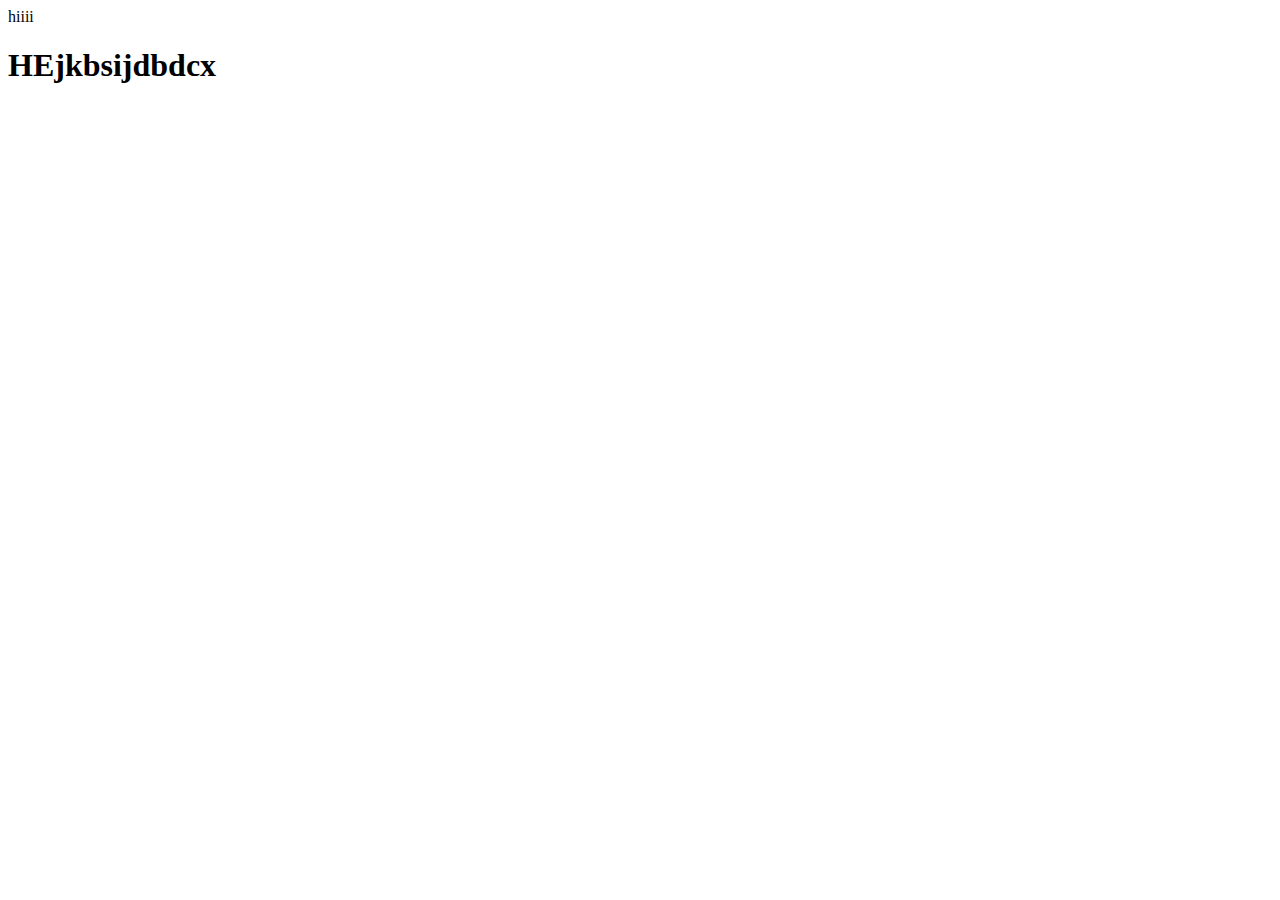
==== index.html @ b237bc92 "Create index.html" ====
<!DOCTYPE html>
<html lang="en">
<head>
    <meta charset="UTF-8">
    <meta http-equiv="X-UA-Compatible" content="IE=edge">
    <meta name="viewport" content="width=device-width, initial-scale=1.0">
    <title>Document</title>
</head>
<body>
    hiiii

    <h1>HEjkbsijdbdcx</h1>
</body>
</html>
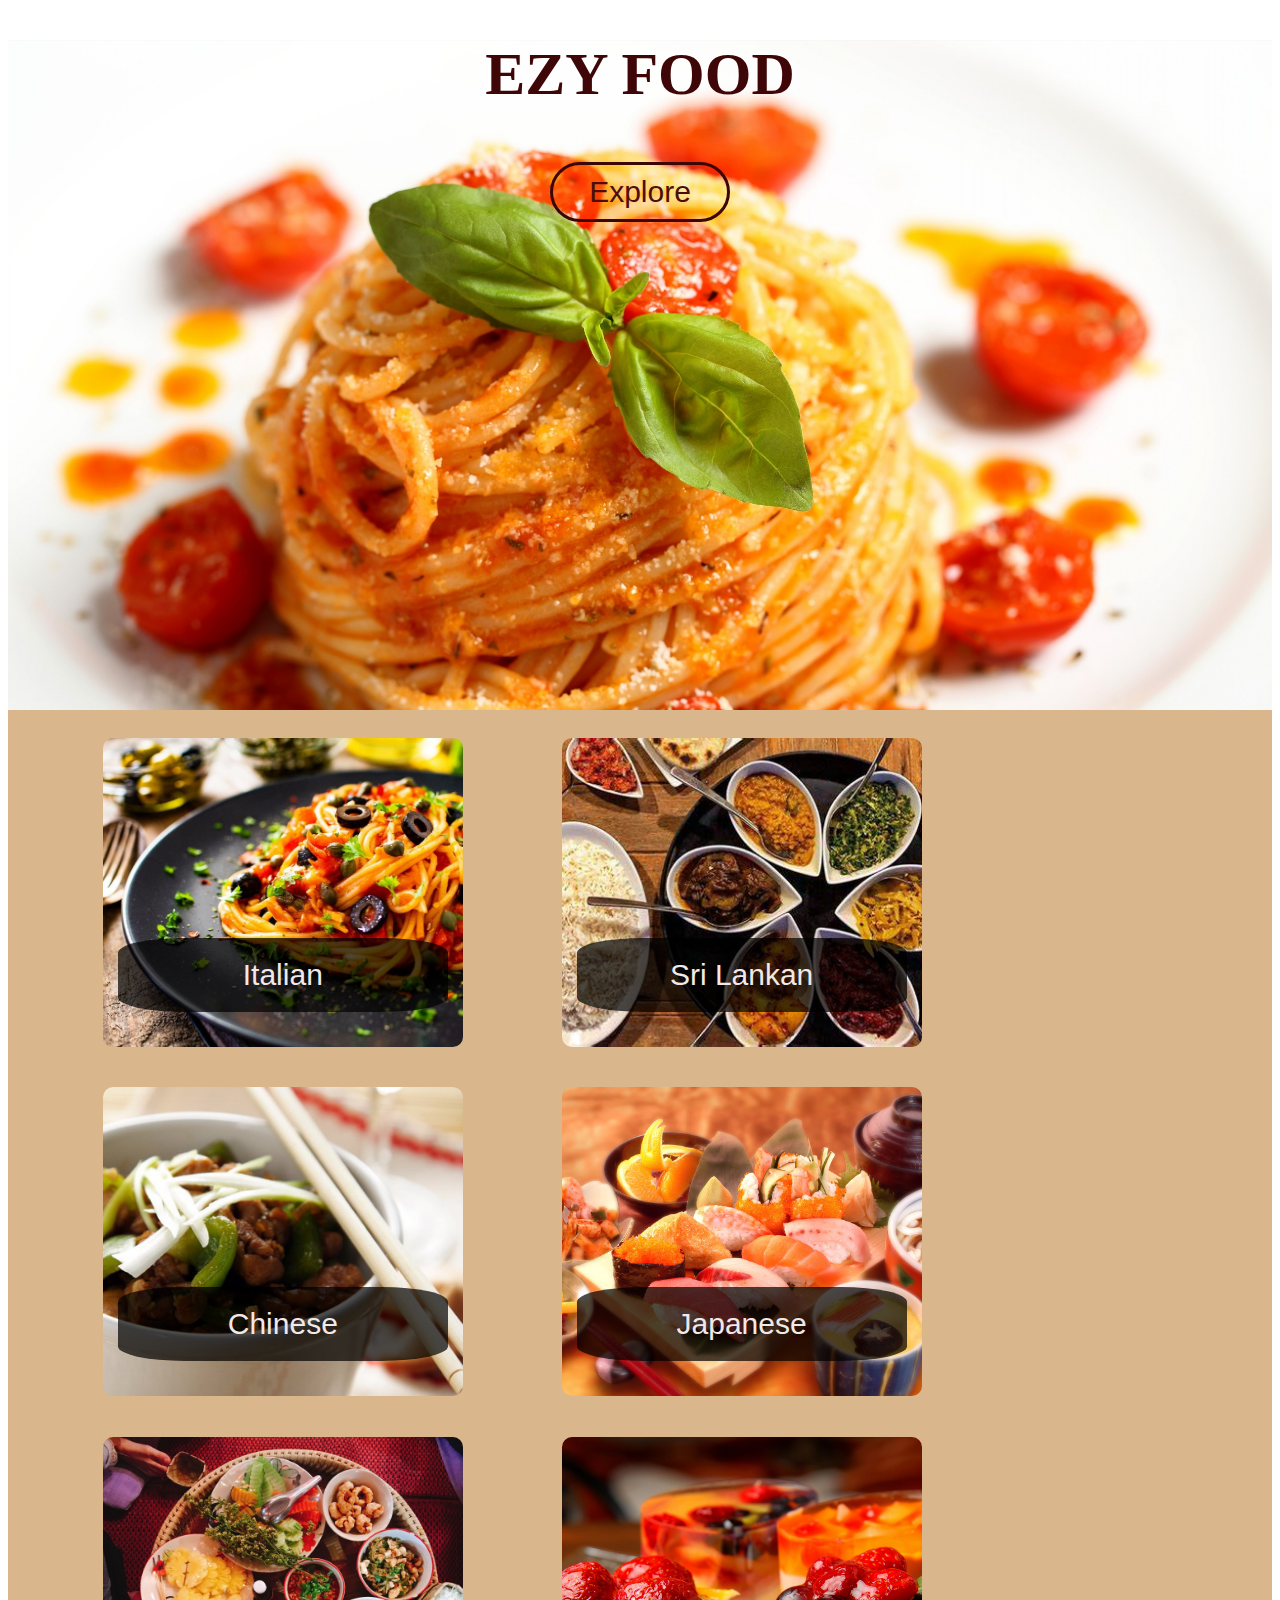
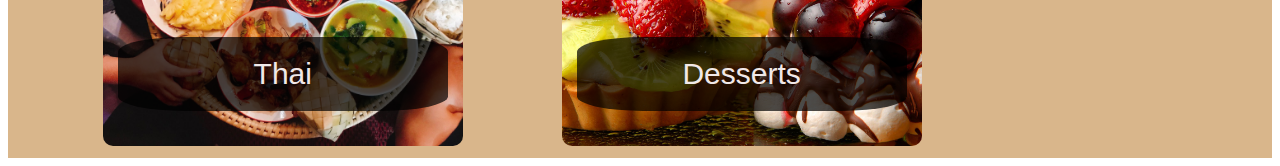
==== commit a43c901d: "Merge pull request #5 from nisaka722/home-branch" ====
--- a/index.html
+++ b/index.html
@@ -1,14 +1,66 @@
 <!DOCTYPE html>
-<html lang="en">
-<head>
-    <meta charset="UTF-8">
-    <meta http-equiv="X-UA-Compatible" content="IE=edge">
-    <meta name="viewport" content="width=device-width, initial-scale=1.0">
-    <title>Document</title>
-</head>
-<body>
-    hiiii
+<html>
+  <head>
+    <meta charset="utf-8" />
+    <meta http-equiv="X-UA-Compatible" content="IE=edge" />
+    <title>EZY FOODS</title>
+    <meta name="viewport" content="width=device-width, initial-scale=1" />
+    <link
+      rel="stylesheet"
+      type="text/css"
+      media="screen"
+      href="css/index.css"
+    />
+  </head>
+  <body>
+    <section class="main" id="123">
+      <div class="center-container">
+        <h1>EZY Food</h1>
+        <a href="#pg2">
+          <button id="expbtn" class="expbtn" type="button">Explore</button>
+        </a>
+       </div>
+    </section>
+    
+    <section class="options">
+      
+      <div class="page-two" id="pg2"></div>
 
-    <h1>HEjkbsijdbdcx</h1>
-</body>
-</html>+      <div class="row">
+        <div class="card card1">
+          <a herf="#"> Italian</a>
+        </div>
+        <div class="card card2">
+          <a herf="#"> Sri Lankan</a>
+        </div>
+        <div class="card card3">
+          <a herf="#"> Chinese</a>
+        </div> 
+        <div class="card card4">
+          <a herf="#"> Japanese</a>
+        </div>
+        <div class="card card5">
+          <a herf="#"> Thai</a>
+        </div>
+        <div class="card card6">
+          <a herf="#"> Desserts</a>
+        </div>
+
+
+
+
+
+
+        
+
+
+       </div>
+
+    
+    </section>
+      
+
+     
+
+  </body>
+</html>
--- a/css/index.css
+++ b/css/index.css
@@ -0,0 +1,135 @@
+.main {
+  background-image: url("src/2.jpg");
+  background-repeat: no-repeat;
+  -webkit-background-size: cover;
+  background-size: cover;
+  width: 100% 100%;
+  height: 670px;
+}
+
+a {
+  text-decoration: none;
+}
+
+.expbtn {
+  margin-top: 1%;
+  border-radius: 400px;
+  width: 180px;
+  height: 60px;
+  border: 3px solid rgb(61, 6, 6);
+  color: rgb(78, 12, 12);
+  background-color: transparent;
+  font-size: 30px;
+}
+
+.expbtn:hover {
+  border: 2px solid lightgray;
+}
+
+.center-container {
+  position: var();
+  text-align: center;
+}
+
+.middle-container {
+  margin-top: 55%;
+  background-color: red;
+}
+.center-container h1 {
+  height: 50%;
+  font-size: 60px;
+  text-align: center center;
+  display: block;
+  text-transform: uppercase;
+  font-style: initial;
+  font-weight: 600;
+  color: rgb(62, 6, 6);
+}
+
+.options {
+  background-color: rgb(217, 182, 139);
+
+  background-repeat: no-repeat;
+  -webkit-background-size: cover;
+  background-size: cover;
+  height: auto;
+  width: 100% 100%;
+}
+
+.card {
+  width: 360px;
+  height: 309px;
+  display: inline-block;
+  border-radius: 10px;
+  padding: 15px;
+  box-sizing: border-box;
+  cursor: pointer;
+
+  margin-left: 7.5%;
+
+  margin-top: 2.2%;
+  margin-bottom: 1%;
+  transition: transform 0.5s;
+}
+
+.card a {
+  color: rgb(241, 232, 232);
+  text-align: center;
+  display: block;
+  font-size: 30px;
+  margin-top: 56%;
+  font-family: Arial, Helvetica, sans-serif;
+  background: rgb(0, 0, 0);
+  background: rgba(0, 0, 0, 0.7);
+  padding: 20px;
+  border-radius: 20%;
+}
+
+.card1 {
+  background-image: url("src/i.jpg");
+  background-position: center;
+  background-position: cover;
+  -webkit-background-size: cover;
+  transition: 0.5s ease;
+  backface-visibility: hidden;
+}
+.card2 {
+  background-image: url("src/sri.jpg");
+  background-position: center;
+  background-position: cover;
+  -webkit-background-size: cover;
+}
+.card3 {
+  background-image: url("src/ch.jpg");
+  background-position: center;
+  background-position: cover;
+  -webkit-background-size: cover;
+}
+.card4 {
+  background-image: url("src/j.jpg");
+  background-position: center;
+  background-position: cover;
+  -webkit-background-size: cover;
+}
+.card5 {
+  background-image: url("src/thai.jpg");
+  background-position: center;
+  background-position: cover;
+  -webkit-background-size: cover;
+}
+.card6 {
+  background-image: url("src/R.jpg");
+  background-position: center;
+  background-position: cover;
+  -webkit-background-size: cover;
+}
+
+.card:hover {
+  transform: translateY(-10px);
+  opacity: 1;
+}
+
+.card a:hover {
+  color: rgb(244, 238, 238);
+  opacity: 1;
+}
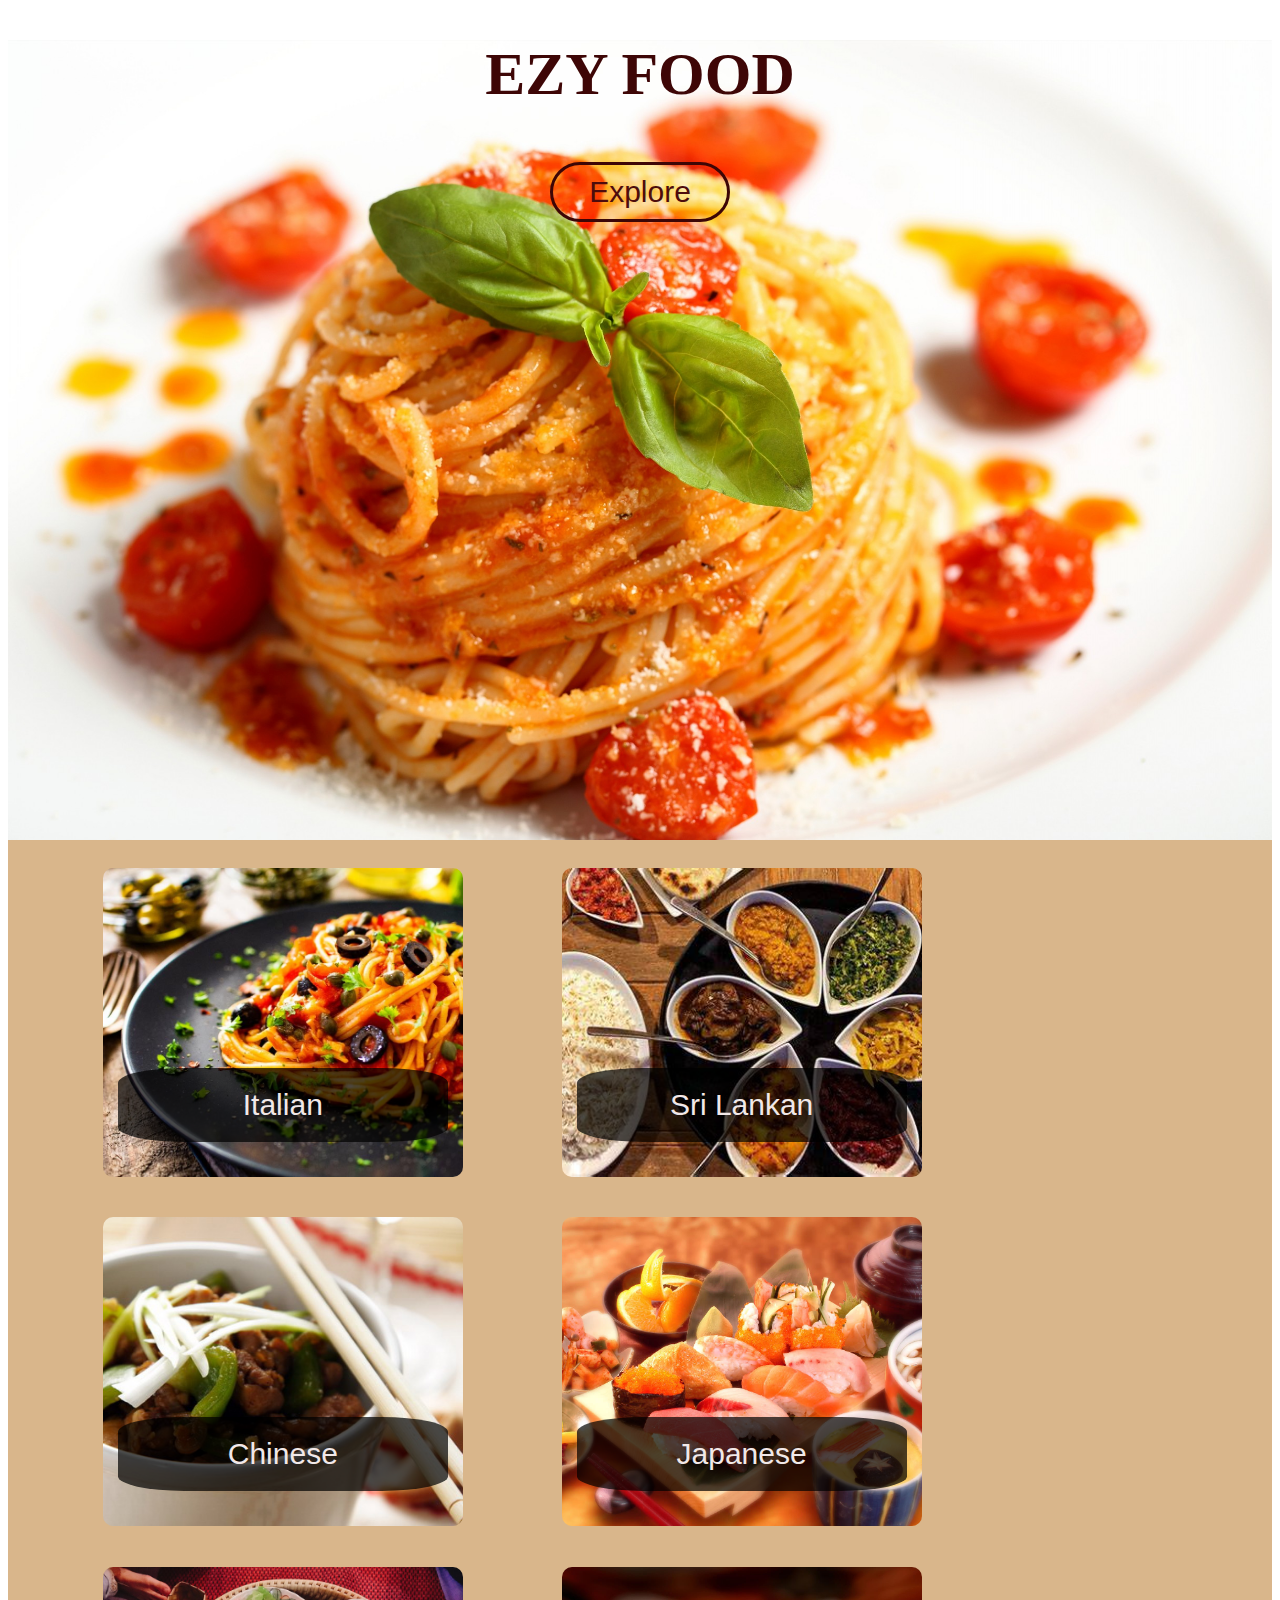
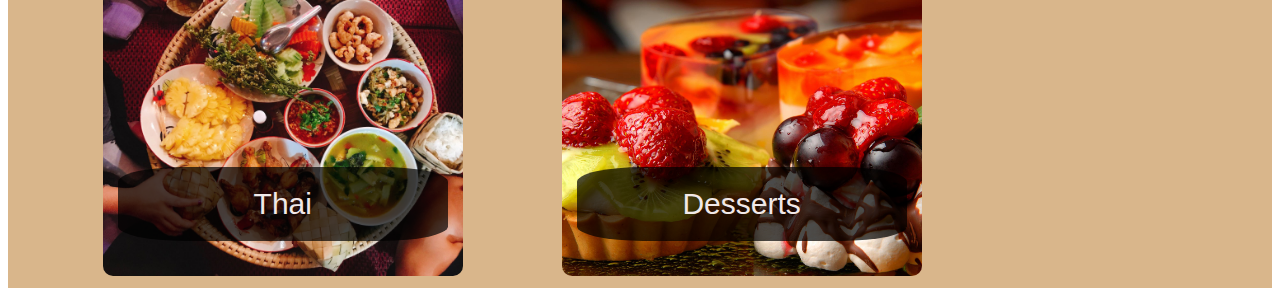
==== commit de6d69c8: "c" ====
--- a/index.html
+++ b/index.html
@@ -19,11 +19,10 @@
         <a href="#pg2">
           <button id="expbtn" class="expbtn" type="button">Explore</button>
         </a>
-       </div>
+      </div>
     </section>
-    
+
     <section class="options">
-      
       <div class="page-two" id="pg2"></div>
 
       <div class="row">
@@ -35,7 +34,7 @@
         </div>
         <div class="card card3">
           <a herf="#"> Chinese</a>
-        </div> 
+        </div>
         <div class="card card4">
           <a herf="#"> Japanese</a>
         </div>
@@ -45,22 +44,7 @@
         <div class="card card6">
           <a herf="#"> Desserts</a>
         </div>
-
-
-
-
-
-
-        
-
-
-       </div>
-
-    
+      </div>
     </section>
-      
-
-     
-
   </body>
 </html>
--- a/css/index.css
+++ b/css/index.css
@@ -1,10 +1,9 @@
 .main {
   background-image: url("src/2.jpg");
   background-repeat: no-repeat;
-  -webkit-background-size: cover;
   background-size: cover;
   width: 100% 100%;
-  height: 670px;
+  height: 800px;
 }
 
 a {
